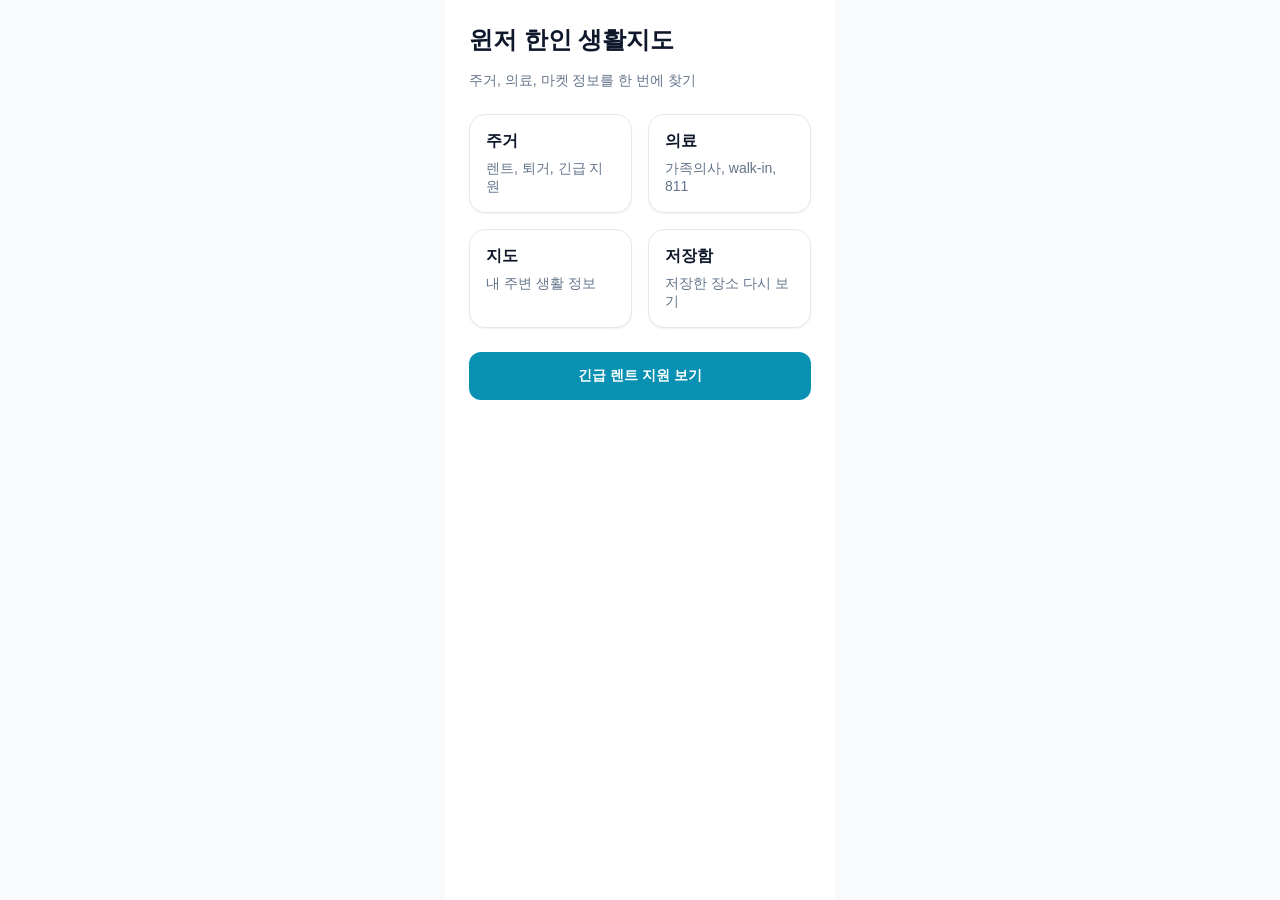
==== index.html @ 1923e19e "add first index page" ====
<!DOCTYPE html>
<html lang="ko">
<head>
  <meta charset="UTF-8" />
  <meta name="viewport" content="width=device-width, initial-scale=1.0" />
  <title>Windsor Korean Life App</title>
  <style>
    body {
      margin: 0;
      font-family: Arial, sans-serif;
      background: #f8fafc;
      color: #0f172a;
    }

    .app {
      max-width: 390px;
      margin: 0 auto;
      min-height: 100vh;
      background: white;
      padding: 24px;
      box-sizing: border-box;
    }

    .title {
      font-size: 24px;
      font-weight: bold;
      margin-bottom: 16px;
    }

    .subtitle {
      font-size: 14px;
      color: #64748b;
      margin-bottom: 24px;
    }

    .card-grid {
      display: grid;
      grid-template-columns: 1fr 1fr;
      gap: 16px;
    }

    .card {
      background: #ffffff;
      border: 1px solid #e2e8f0;
      border-radius: 16px;
      padding: 16px;
      box-shadow: 0 1px 2px rgba(15, 23, 42, 0.06);
    }

    .card h2 {
      font-size: 16px;
      margin: 0 0 8px;
    }

    .card p {
      font-size: 14px;
      color: #64748b;
      margin: 0;
    }

    .button {
      display: block;
      width: 100%;
      margin-top: 24px;
      height: 48px;
      border: none;
      border-radius: 12px;
      background: #0891b2;
      color: white;
      font-size: 14px;
      font-weight: bold;
      cursor: pointer;
    }
  </style>
</head>
<body>
  <div class="app">
    <div class="title">윈저 한인 생활지도</div>
    <div class="subtitle">주거, 의료, 마켓 정보를 한 번에 찾기</div>

    <div class="card-grid">
      <div class="card">
        <h2>주거</h2>
        <p>렌트, 퇴거, 긴급 지원</p>
      </div>
      <div class="card">
        <h2>의료</h2>
        <p>가족의사, walk-in, 811</p>
      </div>
      <div class="card">
        <h2>지도</h2>
        <p>내 주변 생활 정보</p>
      </div>
      <div class="card">
        <h2>저장함</h2>
        <p>저장한 장소 다시 보기</p>
      </div>
    </div>

    <button class="button">긴급 렌트 지원 보기</button>
  </di
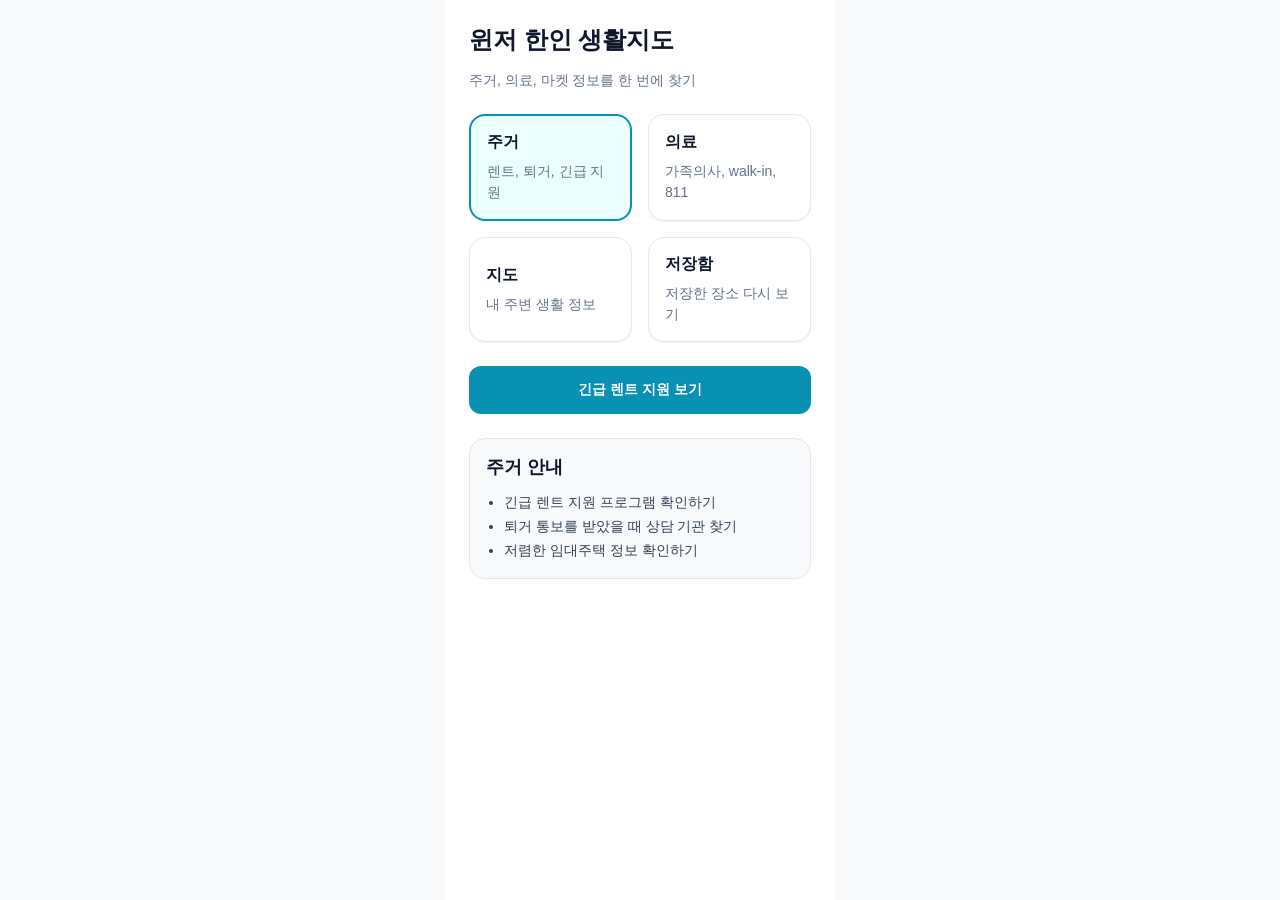
==== commit 2090c16f: "주거 카드 클릭 시 주거 안내 표시 의료 카드 클릭 시 의료 안내 표시 선택한 카드에 강조 스타일 표시 버튼 클릭 시 긴급 렌트 지원 내용 표시" ====
--- a/index.html
+++ b/index.html
@@ -45,17 +45,27 @@
       border-radius: 16px;
       padding: 16px;
       box-shadow: 0 1px 2px rgba(15, 23, 42, 0.06);
+      text-align: left;
+      cursor: pointer;
+      width: 100%;
+    }
+
+    .card.active {
+      border: 2px solid #0891b2;
+      background: #ecfeff;
     }
 
     .card h2 {
       font-size: 16px;
       margin: 0 0 8px;
+      color: #0f172a;
     }
 
     .card p {
       font-size: 14px;
       color: #64748b;
       margin: 0;
+      line-height: 1.5;
     }
 
     .button {
@@ -71,6 +81,28 @@
       font-weight: bold;
       cursor: pointer;
     }
+
+    .detail-box {
+      margin-top: 24px;
+      background: #f8fafc;
+      border: 1px solid #e2e8f0;
+      border-radius: 16px;
+      padding: 16px;
+    }
+
+    .detail-title {
+      font-size: 18px;
+      font-weight: bold;
+      margin: 0 0 12px;
+    }
+
+    .detail-list {
+      margin: 0;
+      padding-left: 18px;
+      color: #334155;
+      font-size: 14px;
+      line-height: 1.7;
+    }
   </style>
 </head>
 <body>
@@ -79,23 +111,96 @@
     <div class="subtitle">주거, 의료, 마켓 정보를 한 번에 찾기</div>
 
     <div class="card-grid">
-      <div class="card">
+      <button class="card active" onclick="showDetail('housing', this)">
         <h2>주거</h2>
         <p>렌트, 퇴거, 긴급 지원</p>
-      </div>
-      <div class="card">
+      </button>
+
+      <button class="card" onclick="showDetail('medical', this)">
         <h2>의료</h2>
         <p>가족의사, walk-in, 811</p>
-      </div>
-      <div class="card">
+      </button>
+
+      <button class="card" onclick="showDetail('map', this)">
         <h2>지도</h2>
         <p>내 주변 생활 정보</p>
-      </div>
-      <div class="card">
+      </button>
+
+      <button class="card" onclick="showDetail('saved', this)">
         <h2>저장함</h2>
         <p>저장한 장소 다시 보기</p>
-      </div>
+      </button>
     </div>
 
-    <button class="button">긴급 렌트 지원 보기</button>
-  </di+    <button class="button" onclick="showEmergency()">긴급 렌트 지원 보기</button>
+
+    <div class="detail-box">
+      <h3 class="detail-title" id="detail-title">주거 안내</h3>
+      <ul class="detail-list" id="detail-list">
+        <li>긴급 렌트 지원 프로그램 확인하기</li>
+        <li>퇴거 통보를 받았을 때 상담 기관 찾기</li>
+        <li>저렴한 임대주택 정보 확인하기</li>
+      </ul>
+    </div>
+  </div>
+
+  <script>
+    function showDetail(type, clickedCard) {
+      const title = document.getElementById('detail-title');
+      const list = document.getElementById('detail-list');
+      const cards = document.querySelectorAll('.card');
+
+      cards.forEach(card => card.classList.remove('active'));
+      clickedCard.classList.add('active');
+
+      if (type === 'housing') {
+        title.textContent = '주거 안내';
+        list.innerHTML = `
+          <li>긴급 렌트 지원 프로그램 확인하기</li>
+          <li>퇴거 통보를 받았을 때 상담 기관 찾기</li>
+          <li>저렴한 임대주택 정보 확인하기</li>
+        `;
+      }
+
+      if (type === 'medical') {
+        title.textContent = '의료 안내';
+        list.innerHTML = `
+          <li>가족의사 찾는 방법 확인하기</li>
+          <li>Walk-in 클리닉 위치 알아보기</li>
+          <li>Ontario 811 서비스 이용하기</li>
+        `;
+      }
+
+      if (type === 'map') {
+        title.textContent = '지도 안내';
+        list.innerHTML = `
+          <li>내 주변 한인 마켓 찾기</li>
+          <li>교회, 병원, 생활시설 위치 확인하기</li>
+          <li>자주 가는 장소 저장 기능 준비 중</li>
+        `;
+      }
+
+      if (type === 'saved') {
+        title.textContent = '저장함 안내';
+        list.innerHTML = `
+          <li>아직 저장된 항목이 없습니다</li>
+          <li>앞으로 병원, 주거 정보, 마켓을 저장할 수 있습니다</li>
+          <li>다음 버전에서 북마크 기능을 추가할 예정입니다</li>
+        `;
+      }
+    }
+
+    function showEmergency() {
+      const title = document.getElementById('detail-title');
+      const list = document.getElementById('detail-list');
+
+      title.textContent = '긴급 렌트 지원';
+      list.innerHTML = `
+        <li>위기 상황이라면 지역 주거 지원 기관에 먼저 연락하세요</li>
+        <li>퇴거 관련 서류를 받았다면 날짜를 바로 확인하세요</li>
+        <li>긴급 지원 정보는 이후 실제 기관 데이터로 연결할 예정입니다</li>
+      `;
+    }
+  </script>
+</body>
+</html>
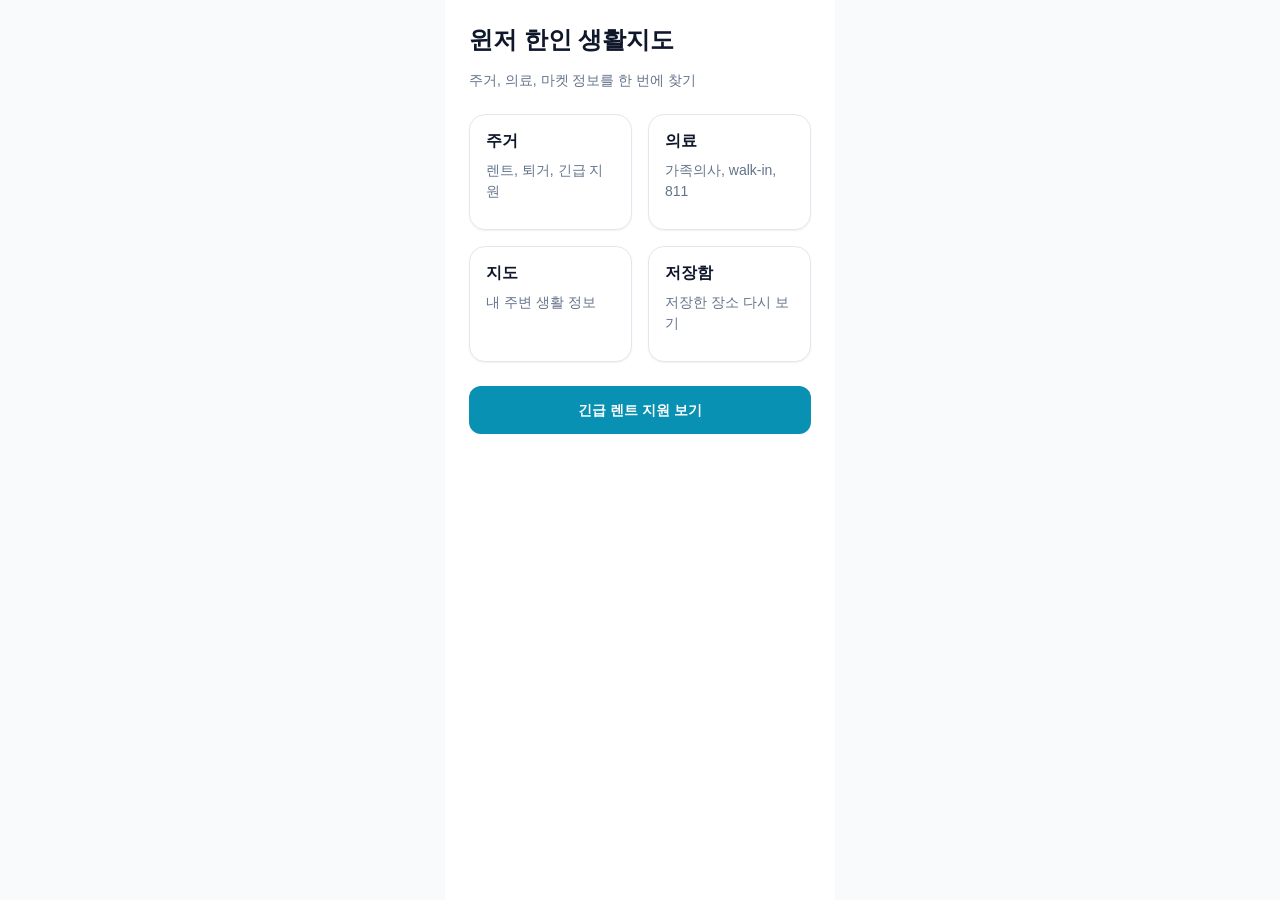
==== commit f41f7a02: "페이지 이동" ====
--- a/index.html
+++ b/index.html
@@ -39,26 +39,24 @@
       gap: 16px;
     }
 
+    .card-link {
+      text-decoration: none;
+      color: inherit;
+    }
+
     .card {
       background: #ffffff;
       border: 1px solid #e2e8f0;
       border-radius: 16px;
       padding: 16px;
       box-shadow: 0 1px 2px rgba(15, 23, 42, 0.06);
-      text-align: left;
-      cursor: pointer;
-      width: 100%;
-    }
-
-    .card.active {
-      border: 2px solid #0891b2;
-      background: #ecfeff;
+      min-height: 116px;
+      box-sizing: border-box;
     }
 
     .card h2 {
       font-size: 16px;
       margin: 0 0 8px;
-      color: #0f172a;
     }
 
     .card p {
@@ -73,35 +71,14 @@
       width: 100%;
       margin-top: 24px;
       height: 48px;
-      border: none;
+      line-height: 48px;
+      text-align: center;
+      text-decoration: none;
       border-radius: 12px;
       background: #0891b2;
       color: white;
       font-size: 14px;
       font-weight: bold;
-      cursor: pointer;
-    }
-
-    .detail-box {
-      margin-top: 24px;
-      background: #f8fafc;
-      border: 1px solid #e2e8f0;
-      border-radius: 16px;
-      padding: 16px;
-    }
-
-    .detail-title {
-      font-size: 18px;
-      font-weight: bold;
-      margin: 0 0 12px;
-    }
-
-    .detail-list {
-      margin: 0;
-      padding-left: 18px;
-      color: #334155;
-      font-size: 14px;
-      line-height: 1.7;
     }
   </style>
 </head>
@@ -111,96 +88,36 @@
     <div class="subtitle">주거, 의료, 마켓 정보를 한 번에 찾기</div>
 
     <div class="card-grid">
-      <button class="card active" onclick="showDetail('housing', this)">
-        <h2>주거</h2>
-        <p>렌트, 퇴거, 긴급 지원</p>
-      </button>
+      <a class="card-link" href="./housing.html">
+        <div class="card">
+          <h2>주거</h2>
+          <p>렌트, 퇴거, 긴급 지원</p>
+        </div>
+      </a>
 
-      <button class="card" onclick="showDetail('medical', this)">
-        <h2>의료</h2>
-        <p>가족의사, walk-in, 811</p>
-      </button>
+      <a class="card-link" href="./medical.html">
+        <div class="card">
+          <h2>의료</h2>
+          <p>가족의사, walk-in, 811</p>
+        </div>
+      </a>
 
-      <button class="card" onclick="showDetail('map', this)">
-        <h2>지도</h2>
-        <p>내 주변 생활 정보</p>
-      </button>
+      <a class="card-link" href="./map.html">
+        <div class="card">
+          <h2>지도</h2>
+          <p>내 주변 생활 정보</p>
+        </div>
+      </a>
 
-      <button class="card" onclick="showDetail('saved', this)">
-        <h2>저장함</h2>
-        <p>저장한 장소 다시 보기</p>
-      </button>
+      <a class="card-link" href="./saved.html">
+        <div class="card">
+          <h2>저장함</h2>
+          <p>저장한 장소 다시 보기</p>
+        </div>
+      </a>
     </div>
 
-    <button class="button" onclick="showEmergency()">긴급 렌트 지원 보기</button>
-
-    <div class="detail-box">
-      <h3 class="detail-title" id="detail-title">주거 안내</h3>
-      <ul class="detail-list" id="detail-list">
-        <li>긴급 렌트 지원 프로그램 확인하기</li>
-        <li>퇴거 통보를 받았을 때 상담 기관 찾기</li>
-        <li>저렴한 임대주택 정보 확인하기</li>
-      </ul>
-    </div>
+    <a class="button" href="./housing.html">긴급 렌트 지원 보기</a>
   </div>
-
-  <script>
-    function showDetail(type, clickedCard) {
-      const title = document.getElementById('detail-title');
-      const list = document.getElementById('detail-list');
-      const cards = document.querySelectorAll('.card');
-
-      cards.forEach(card => card.classList.remove('active'));
-      clickedCard.classList.add('active');
-
-      if (type === 'housing') {
-        title.textContent = '주거 안내';
-        list.innerHTML = `
-          <li>긴급 렌트 지원 프로그램 확인하기</li>
-          <li>퇴거 통보를 받았을 때 상담 기관 찾기</li>
-          <li>저렴한 임대주택 정보 확인하기</li>
-        `;
-      }
-
-      if (type === 'medical') {
-        title.textContent = '의료 안내';
-        list.innerHTML = `
-          <li>가족의사 찾는 방법 확인하기</li>
-          <li>Walk-in 클리닉 위치 알아보기</li>
-          <li>Ontario 811 서비스 이용하기</li>
-        `;
-      }
-
-      if (type === 'map') {
-        title.textContent = '지도 안내';
-        list.innerHTML = `
-          <li>내 주변 한인 마켓 찾기</li>
-          <li>교회, 병원, 생활시설 위치 확인하기</li>
-          <li>자주 가는 장소 저장 기능 준비 중</li>
-        `;
-      }
-
-      if (type === 'saved') {
-        title.textContent = '저장함 안내';
-        list.innerHTML = `
-          <li>아직 저장된 항목이 없습니다</li>
-          <li>앞으로 병원, 주거 정보, 마켓을 저장할 수 있습니다</li>
-          <li>다음 버전에서 북마크 기능을 추가할 예정입니다</li>
-        `;
-      }
-    }
-
-    function showEmergency() {
-      const title = document.getElementById('detail-title');
-      const list = document.getElementById('detail-list');
-
-      title.textContent = '긴급 렌트 지원';
-      list.innerHTML = `
-        <li>위기 상황이라면 지역 주거 지원 기관에 먼저 연락하세요</li>
-        <li>퇴거 관련 서류를 받았다면 날짜를 바로 확인하세요</li>
-        <li>긴급 지원 정보는 이후 실제 기관 데이터로 연결할 예정입니다</li>
-      `;
-    }
-  </script>
 </body>
 </html>
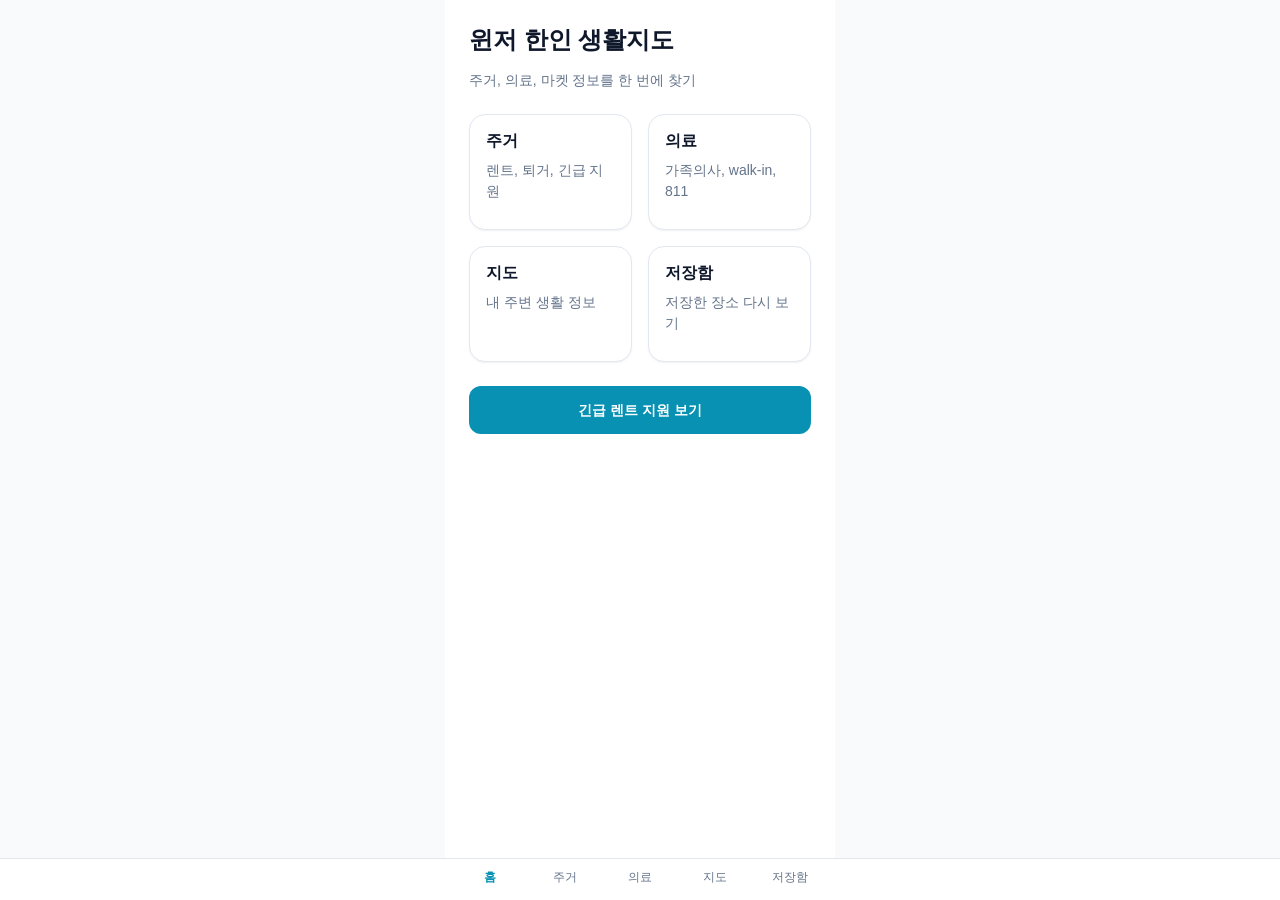
==== commit 057128ae: "공통 CSS 파일 분리 각 페이지에 style.css 연결 하단 탭바 추가" ====
--- a/index.html
+++ b/index.html
@@ -4,83 +4,8 @@
   <meta charset="UTF-8" />
   <meta name="viewport" content="width=device-width, initial-scale=1.0" />
   <title>Windsor Korean Life App</title>
-  <style>
-    body {
-      margin: 0;
-      font-family: Arial, sans-serif;
-      background: #f8fafc;
-      color: #0f172a;
-    }
+  <link rel="stylesheet" href="./style.css">
 
-    .app {
-      max-width: 390px;
-      margin: 0 auto;
-      min-height: 100vh;
-      background: white;
-      padding: 24px;
-      box-sizing: border-box;
-    }
-
-    .title {
-      font-size: 24px;
-      font-weight: bold;
-      margin-bottom: 16px;
-    }
-
-    .subtitle {
-      font-size: 14px;
-      color: #64748b;
-      margin-bottom: 24px;
-    }
-
-    .card-grid {
-      display: grid;
-      grid-template-columns: 1fr 1fr;
-      gap: 16px;
-    }
-
-    .card-link {
-      text-decoration: none;
-      color: inherit;
-    }
-
-    .card {
-      background: #ffffff;
-      border: 1px solid #e2e8f0;
-      border-radius: 16px;
-      padding: 16px;
-      box-shadow: 0 1px 2px rgba(15, 23, 42, 0.06);
-      min-height: 116px;
-      box-sizing: border-box;
-    }
-
-    .card h2 {
-      font-size: 16px;
-      margin: 0 0 8px;
-    }
-
-    .card p {
-      font-size: 14px;
-      color: #64748b;
-      margin: 0;
-      line-height: 1.5;
-    }
-
-    .button {
-      display: block;
-      width: 100%;
-      margin-top: 24px;
-      height: 48px;
-      line-height: 48px;
-      text-align: center;
-      text-decoration: none;
-      border-radius: 12px;
-      background: #0891b2;
-      color: white;
-      font-size: 14px;
-      font-weight: bold;
-    }
-  </style>
 </head>
 <body>
   <div class="app">
@@ -119,5 +44,15 @@
 
     <a class="button" href="./housing.html">긴급 렌트 지원 보기</a>
   </div>
+  <div class="tabbar">
+  <div class="tabbar-inner">
+    <a class="tab-link active" href="./index.html">홈</a>
+    <a class="tab-link" href="./housing.html">주거</a>
+    <a class="tab-link" href="./medical.html">의료</a>
+    <a class="tab-link" href="./map.html">지도</a>
+    <a class="tab-link" href="./saved.html">저장함</a>
+  </div>
+</div>
+
 </body>
 </html>
--- a/style.css
+++ b/style.css
@@ -0,0 +1,109 @@
+body {
+      margin: 0;
+      font-family: Arial, sans-serif;
+      background: #f8fafc;
+      color: #0f172a;
+    }
+
+    .app {
+      max-width: 390px;
+      margin: 0 auto;
+      min-height: 100vh;
+      background: white;
+      padding: 24px;
+      padding-bottom: 100px;
+      box-sizing: border-box;
+    }
+
+    .title {
+      font-size: 24px;
+      font-weight: bold;
+      margin-bottom: 16px;
+    }
+
+    .subtitle {
+      font-size: 14px;
+      color: #64748b;
+      margin-bottom: 24px;
+    }
+
+    .card-grid {
+      display: grid;
+      grid-template-columns: 1fr 1fr;
+      gap: 16px;
+    }
+
+    .card-link {
+      text-decoration: none;
+      color: inherit;
+    }
+
+    .card {
+      background: #ffffff;
+      border: 1px solid #e2e8f0;
+      border-radius: 16px;
+      padding: 16px;
+      box-shadow: 0 1px 2px rgba(15, 23, 42, 0.06);
+      min-height: 116px;
+      box-sizing: border-box;
+    }
+
+    .card h2 {
+      font-size: 16px;
+      margin: 0 0 8px;
+    }
+
+    .card p {
+      font-size: 14px;
+      color: #64748b;
+      margin: 0;
+      line-height: 1.5;
+    }
+
+    .button {
+      display: block;
+      width: 100%;
+      margin-top: 24px;
+      height: 48px;
+      line-height: 48px;
+      text-align: center;
+      text-decoration: none;
+      border-radius: 12px;
+      background: #0891b2;
+      color: white;
+      font-size: 14px;
+      font-weight: bold;
+    }
+    .tabbar {
+  position: fixed;
+  bottom: 0;
+  left: 0;
+  width: 100%;
+  background: #ffffff;
+  border-top: 1px solid #e2e8f0;
+  display: flex;
+  justify-content: center;
+  z-index: 1000;
+}
+
+.tabbar-inner {
+  width: 100%;
+  max-width: 390px;
+  display: grid;
+  grid-template-columns: repeat(5, 1fr);
+  padding: 10px 8px 14px;
+  box-sizing: border-box;
+}
+
+.tab-link {
+  text-decoration: none;
+  color: #64748b;
+  font-size: 12px;
+  text-align: center;
+  line-height: 1.4;
+}
+
+.tab-link.active {
+  color: #0891b2;
+  font-weight: bold;
+}
